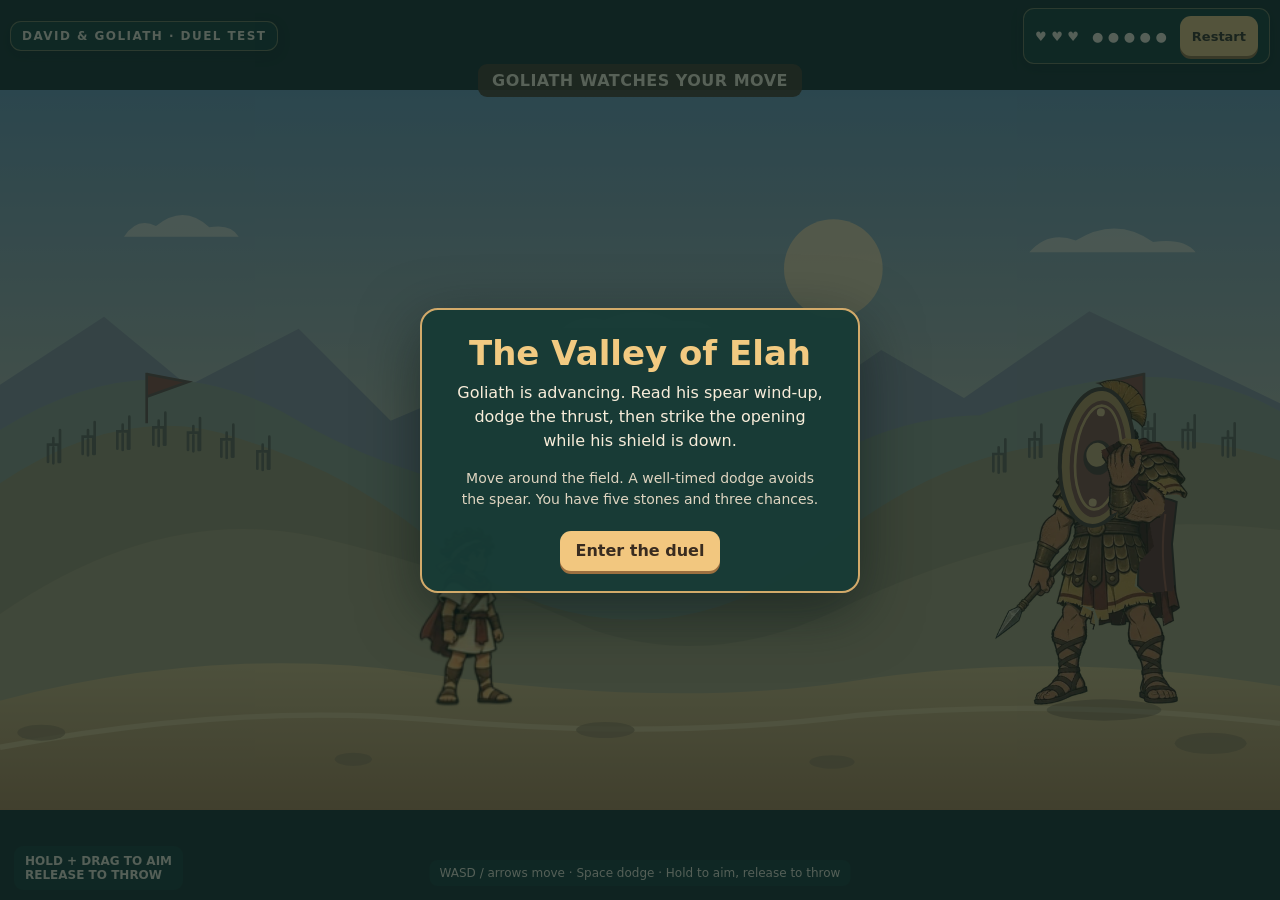
==== duel-prototype.html @ 21d5a6ae "Fix high-DPI iPhone duel framing" ====
<!doctype html>
<html lang="en">
<head>
<meta charset="utf-8">
<meta name="viewport" content="width=device-width,initial-scale=1,viewport-fit=cover,user-scalable=no">
<meta name="theme-color" content="#172b2a">
<title>David & Goliath — The Duel Prototype</title>
<style>
:root{color-scheme:dark;--gold:#f2c77f;--ink:#172b2a;--panel:#173b36ed;--cream:#f8edda}
*{box-sizing:border-box}html,body{margin:0;width:100%;height:100%;overflow:hidden;background:#172b2a;color:var(--cream);font-family:system-ui,-apple-system,sans-serif;touch-action:none;user-select:none;-webkit-user-select:none}
#game{position:fixed;inset:0;display:block;width:100%;height:100%;touch-action:none}
header{position:fixed;z-index:2;top:max(8px,env(safe-area-inset-top));left:max(10px,env(safe-area-inset-left));right:max(10px,env(safe-area-inset-right));display:flex;align-items:center;gap:10px;pointer-events:none}
.brand,.hud{background:#173b36e8;border:1px solid #dfbc7e77;border-radius:11px;padding:7px 11px;box-shadow:0 4px 12px #09171644}
.brand{font-size:12px;letter-spacing:.12em;font-weight:900}.hud{margin-left:auto;display:flex;align-items:center;gap:13px;font-size:13px;font-weight:750}.hud button{pointer-events:auto}
button{font:inherit;font-weight:800;color:#392c20;background:var(--gold);border:0;border-radius:11px;padding:8px 12px;min-height:40px;box-shadow:0 3px 0 #9d7040;touch-action:none}
button:active{transform:translateY(2px);box-shadow:0 1px 0 #9d7040}
#prompt{position:fixed;z-index:2;top:64px;left:50%;transform:translateX(-50%);padding:7px 14px;border-radius:9px;background:#4b3929e8;color:#fff1d7;font-size:clamp(12px,2.1vw,16px);font-weight:900;letter-spacing:.03em;white-space:nowrap;pointer-events:none}
#prompt.open{background:#f0ce86;color:#38281d}#prompt.evade{background:#a94837;color:#fff}
#aimMeter{position:fixed;z-index:2;top:64px;left:12px;width:116px;padding:7px 9px;border-radius:9px;background:#173b36e8;font-size:11px;font-weight:900}
#bar{height:6px;margin-top:5px;background:#ffffff2b;border-radius:9px;overflow:hidden}#fill{height:100%;width:0;background:var(--gold);border-radius:9px}
#overlay{position:fixed;z-index:5;inset:0;display:grid;place-items:center;padding:18px;background:#0c201eb0}
.card{width:min(440px,100%);padding:23px 22px 20px;background:#173b36f5;border:2px solid #d2aa6a;border-radius:18px;box-shadow:0 18px 60px #07161588;text-align:center}
.card h1{margin:0 0 8px;font-size:clamp(24px,5vw,34px);color:#f2ca81}.card p{line-height:1.5;margin:8px auto 15px;max-width:370px}.card .sub{color:#dfd5c1;font-size:14px}.card button{min-width:160px;margin-top:6px}
#bottom{position:fixed;z-index:3;inset:auto 0 max(10px,env(safe-area-inset-bottom));display:flex;justify-content:space-between;align-items:end;padding:0 max(14px,env(safe-area-inset-left)) 0 max(14px,env(safe-area-inset-right));pointer-events:none}
#stick{width:94px;height:94px;border:2px solid #f5ddb477;border-radius:50%;background:#183b35a8;position:relative;pointer-events:auto;touch-action:none;display:none}
#nub{position:absolute;left:50%;top:50%;width:38px;height:38px;border-radius:50%;background:#f2c77fbb;border:2px solid #fff0d9;transform:translate(-50%,-50%)}
#actions{display:flex;gap:10px;align-items:end;pointer-events:auto}#dodge{min-width:86px;min-height:58px;background:#c77951;color:#fff4dc;box-shadow:0 3px 0 #7b4033;display:none}#throwHint{padding:8px 11px;border-radius:9px;background:#173b36c9;font-size:12px;font-weight:800;pointer-events:none}
#note{position:fixed;z-index:2;left:50%;bottom:max(14px,env(safe-area-inset-bottom));transform:translateX(-50%);padding:6px 10px;border-radius:8px;background:#173b36c9;font-size:12px;white-space:nowrap;pointer-events:none}
#rotate{display:none;position:fixed;z-index:8;inset:0;place-items:center;padding:24px;background:#102320f5;text-align:center;font-size:clamp(22px,7vw,32px);font-weight:900;color:#f2ca81}
#rotate span{display:block;margin-top:12px;color:#f8edda;font-size:15px;font-weight:600}
@media (pointer:coarse){#stick,#dodge{display:block}#note{bottom:118px}}
@media (orientation:portrait) and (pointer:coarse){#rotate{display:grid}#prompt{top:62px}#aimMeter{top:104px}header .brand{display:none}.card{padding:18px}}
[hidden]{display:none!important}
</style>
</head>
<body>
<canvas id="game" width="960" height="540" aria-label="David faces Goliath in a playable duel"></canvas>
<header><div class="brand">DAVID &amp; GOLIATH · DUEL TEST</div><div class="hud"><span id="hearts">♥ ♥ ♥</span><span id="stones">● ● ● ● ●</span><button id="restart">Restart</button></div></header>
<div id="prompt">GOLIATH WATCHES YOUR MOVE</div>
<div id="aimMeter" hidden>SLING POWER<div id="bar"><div id="fill"></div></div></div>
<div id="note">WASD / arrows move · Space dodge · Hold to aim, release to throw</div>
<div id="bottom"><div id="stick"><div id="nub"></div></div><div id="actions"><div id="throwHint">HOLD + DRAG TO AIM<br>RELEASE TO THROW</div><button id="dodge">DODGE</button></div></div>
<div id="rotate">Turn your phone sideways<span>This duel is designed for a wide screen.</span></div>
<div id="overlay"><div class="card"><h1 id="title">The Valley of Elah</h1><p id="copy">Goliath is advancing. Read his spear wind-up, dodge the thrust, then strike the opening while his shield is down.</p><p class="sub">Move around the field. A well-timed dodge avoids the spear. You have five stones and three chances.</p><button id="start">Enter the duel</button></div></div>
<script src="assets/david-animation.js?v=4"></script>
<script src="assets/goliath.js?v=2"></script>
<script>
(()=>{
'use strict';
const canvas=document.querySelector('#game'),ctx=canvas.getContext('2d');
const prompt=document.querySelector('#prompt'),overlay=document.querySelector('#overlay'),title=document.querySelector('#title'),copy=document.querySelector('#copy'),startButton=document.querySelector('#start'),restart=document.querySelector('#restart');
const heartsEl=document.querySelector('#hearts'),stonesEl=document.querySelector('#stones'),meter=document.querySelector('#aimMeter'),fill=document.querySelector('#fill'),stick=document.querySelector('#stick'),nub=document.querySelector('#nub'),dodgeButton=document.querySelector('#dodge');
const W=960,H=540,baseGround=462,clamp=(v,a,b)=>Math.max(a,Math.min(b,v)),ease=v=>{v=clamp(v,0,1);return v*v*(3-2*v)};
const bg=new Image();bg.src='assets/valley.svg';
let scale=1,ox=0,oy=0,last=0,now=0,startedAt=0,player={x:355,y:462,vx:0,vy:0,hearts:3,stones:5,invuln:0,dodge:0,dodgeCd:0,aiming:null,shot:null,phase:'guard'},enemy=null,blockedAt=-Infinity,mode='intro',events=[],score={dodges:0,blocked:0,throws:0,started:0},keys={},stickVector={x:0,y:0},stickId=null,gameWon=false;
const coarse=matchMedia('(pointer:coarse)').matches;
function resize(){const dpr=Math.min(devicePixelRatio||1,2),w=innerWidth,h=innerHeight;canvas.width=Math.round(w*dpr);canvas.height=Math.round(h*dpr);scale=Math.min(w/W,h/H);ox=(w-W*scale)/2;oy=(h-H*scale)/2;}
addEventListener('resize',resize);resize();
function point(e){const r=canvas.getBoundingClientRect(),s=Math.min(r.width/W,r.height/H),left=(r.width-W*s)/2,top=(r.height-H*s)/2;return{x:(e.clientX-r.left-left)/s,y:(e.clientY-r.top-top)/s}}
function announce(text,kind=''){prompt.textContent=text;prompt.className=kind}
function newDuel(){mode='play';startedAt=performance.now();last=startedAt;now=startedAt;player={x:355,y:462,vx:0,vy:0,hearts:3,stones:5,invuln:0,dodge:0,dodgeCd:0,aiming:null,shot:null,phase:'guard'};blockedAt=-Infinity;events=[];score={dodges:0,blocked:0,throws:0,started:startedAt};gameWon=false;overlay.hidden=true;davidAnimation.reset();announce('GOLIATH IS WATCHING — STAY READY');syncHud()}
function syncHud(){heartsEl.textContent=Array.from({length:3},(_,i)=>i<player.hearts?'♥':'♡').join(' ');stonesEl.textContent=Array.from({length:5},(_,i)=>i<player.stones?'●':'○').join(' ')}
function showEnd(won){mode=won?'win':'lose';gameWon=won;overlay.hidden=false;title.textContent=won?'Goliath is defeated':'The duel is over';const seconds=Math.max(1,Math.round((performance.now()-score.started)/1000));copy.textContent=won?`A clean hit. You dodged ${score.dodges} spear ${score.dodges===1?'thrust':'thrusts'} and used ${score.throws} of your five stones in ${seconds} seconds.`:`Goliath overwhelmed you. You dodged ${score.dodges} times and had ${player.stones} ${player.stones===1?'stone':'stones'} left. Try changing your timing or position.`;startButton.textContent=won?'Fight again':'Try again';announce(won?'A CLEAN HIT!':'GOLIATH WINS');}
startButton.addEventListener('click',newDuel);restart.addEventListener('click',newDuel);
function moveInput(){let x=(keys.ArrowRight||keys.d?1:0)-(keys.ArrowLeft||keys.a?1:0)+stickVector.x;let y=(keys.ArrowDown||keys.s?1:0)-(keys.ArrowUp||keys.w?1:0)+stickVector.y;const m=Math.hypot(x,y);if(m>1){x/=m;y/=m}return{x,y}}
function dodge(){if(mode!=='play'||player.dodgeCd>0)return;const v=moveInput();const dir=v.x===0?-1:Math.sign(v.x);player.dodge=.46;player.dodgeCd=.78;player.invuln=.54;player.vx=dir*520;player.vy=(v.y||0)*270;score.dodges++;announce('DODGE! KEEP MOVING','evade');}
dodgeButton.addEventListener('pointerdown',e=>{e.preventDefault();dodge();});
addEventListener('keydown',e=>{if(['ArrowUp','ArrowDown','ArrowLeft','ArrowRight',' ','Space'].includes(e.key))e.preventDefault();keys[e.key]=true;if(e.code==='Space'&&!e.repeat)dodge();if(e.key==='r'&&!e.repeat)newDuel();});
addEventListener('keyup',e=>{keys[e.key]=false});
stick.addEventListener('pointerdown',e=>{e.preventDefault();stickId=e.pointerId;stick.setPointerCapture(stickId);updateStick(e)});
stick.addEventListener('pointermove',e=>{if(stickId===e.pointerId)updateStick(e)});
function updateStick(e){const r=stick.getBoundingClientRect(),dx=(e.clientX-r.left-r.width/2)/(r.width/2),dy=(e.clientY-r.top-r.height/2)/(r.height/2),m=Math.max(1,Math.hypot(dx,dy));stickVector={x:dx/m,y:dy/m};nub.style.left=`${50+stickVector.x*34}%`;nub.style.top=`${50+stickVector.y*34}%`;}
function releaseStick(e){if(stickId!==e.pointerId)return;stickId=null;stickVector={x:0,y:0};nub.style.left='50%';nub.style.top='50%'}stick.addEventListener('pointerup',releaseStick);stick.addEventListener('pointercancel',releaseStick);
canvas.addEventListener('pointerdown',e=>{if(mode!=='play'||player.shot||player.aiming||e.button===2)return;const p=point(e);player.aiming={id:e.pointerId,x:p.x,y:p.y,start:performance.now()};canvas.setPointerCapture(e.pointerId);meter.hidden=false;e.preventDefault()});
canvas.addEventListener('pointermove',e=>{if(player.aiming?.id===e.pointerId){const p=point(e);player.aiming.x=p.x;player.aiming.y=p.y}});
canvas.addEventListener('pointerup',e=>{if(player.aiming?.id!==e.pointerId)return;const a=player.aiming,p=point(e),charge=clamp((performance.now()-a.start)/1350,0,1);player.aiming=null;meter.hidden=true;throwStone(p,charge)});
canvas.addEventListener('pointercancel',e=>{if(player.aiming?.id===e.pointerId){player.aiming=null;meter.hidden=true}});
function slingPoint(){return{x:player.x+30,y:player.y-105}}
function throwStone(target,charge){if(player.stones<=0||mode!=='play')return;const origin=slingPoint(),speed=650+charge*290,g=570,dx=target.x-origin.x,dy=target.y-origin.y;let angle=Math.atan2(dy,dx),time=Math.max(.18,dx/(speed*Math.max(.22,Math.cos(angle))));for(let i=0;i<4;i++){angle=Math.atan2(dy-.5*g*time*time,dx);time=Math.max(.18,dx/(speed*Math.max(.22,Math.cos(angle))))}player.shot={x:origin.x,y:origin.y,vx:Math.cos(angle)*speed,vy:Math.sin(angle)*speed,age:0};player.stones--;score.throws++;syncHud();announce(charge>.72?'FULL-POWER THROW':'STONE AWAY');}
function shiftEnemy(enemy,dx){enemy.x+=dx;enemy.brow.x+=dx;enemy.shield.x+=dx;return enemy}
function phase(ms){if(ms<720)return'guard';if(ms<1160)return'tell';if(ms<1610)return'thrust';if(ms<3250)return'open';if(ms<3820)return'recover';return'guard'}
function makeEnemy(t){const cycle=(t-startedAt)%4700,base=goliathDuel.pose(t,startedAt,blockedAt);let dx=0;if(cycle>=1050&&cycle<1700)dx=-80*ease((cycle-1050)/170);else if(cycle>=1700&&cycle<2150)dx=-80*(1-ease((cycle-1700)/450));const e=shiftEnemy(base,dx);e.attack=phase(cycle);e.cycle=cycle;return e}
function update(dt){const v=moveInput();if(player.dodge>0){player.dodge=Math.max(0,player.dodge-dt);player.x+=player.vx*dt;player.y+=player.vy*dt;player.vx*=Math.exp(-dt*4);player.vy*=Math.exp(-dt*5)}else{const follow=1-Math.exp(-dt*12);player.vx+=(v.x*190-player.vx)*follow;player.vy+=(v.y*130-player.vy)*follow;player.x+=player.vx*dt;player.y+=player.vy*dt}player.x=clamp(player.x,190,535);player.y=clamp(player.y,414,478);player.dodgeCd=Math.max(0,player.dodgeCd-dt);player.invuln=Math.max(0,player.invuln-dt);enemy=makeEnemy(now);
 if(enemy.attack!==player.phase){player.phase=enemy.attack;if(enemy.attack==='tell')announce('SPEAR WIND-UP — DODGE WHEN HE THRUSTS');else if(enemy.attack==='thrust')announce('SPEAR THRUST — DODGE NOW','evade');else if(enemy.attack==='open')announce('SHIELD DOWN — AIM FOR HIS FOREHEAD','open');else if(enemy.attack==='recover')announce('GOLIATH IS RAISING HIS SHIELD')}
 const attackNow=enemy.attack==='thrust';if(attackNow&&!events.includes(Math.floor((now-startedAt)/4700))){events.push(Math.floor((now-startedAt)/4700));const spearX=enemy.x-340+70*ease((enemy.cycle-1160)/280),close=Math.abs(player.x-spearX)<145&&Math.abs(player.y-462)<48;if(close){if(player.invuln>0){announce('SPEAR MISSED — GREAT DODGE!','open');player.x=clamp(player.x-70,190,535)}else{player.hearts--;player.invuln=1.05;player.x=clamp(player.x-58,190,535);announce('THE SPEAR CAUGHT YOU','evade');syncHud();if(player.hearts<=0){showEnd(false);return}}}}
 if(player.aiming){fill.style.width=`${Math.round(clamp((now-player.aiming.start)/1350,0,1)*100)}%`}
 if(player.shot){const s=player.shot,prev={x:s.x,y:s.y};s.x+=s.vx*dt;s.y+=s.vy*dt;s.vy+=570*dt;s.age+=dt;const hit=goliathDuel.impact(prev,s,enemy);if(hit){player.shot=null;if(hit.kind==='brow'){showEnd(true);davidAnimation.celebrate(now);announce('A CLEAN HIT!','open')}else if(hit.kind==='shield'){blockedAt=now;score.blocked++;announce('BLOCKED BY THE SHIELD — WAIT FOR THE OPENING');}else announce('ARMOUR DEFLECTED IT — TRY THE FOREHEAD');}else if(s.age>2.3||s.x>1000||s.y>560||s.x<0){player.shot=null;announce('MISS — REPOSITION AND TRY AGAIN')}if(!player.shot&&player.stones===0&&mode==='play')showEnd(false)}
}
function ellipse(x,y,rx,ry,color){ctx.fillStyle=color;ctx.beginPath();ctx.ellipse(x,y,rx,ry,0,0,Math.PI*2);ctx.fill()}
function drawSpear(){if(!enemy||enemy.attack!=='thrust')return;const p=ease((enemy.cycle-1160)/280);const gx=enemy.x-72,gy=baseGround-130;const tipx=enemy.x-380+70*p,tipy=gy+20;ctx.save();ctx.lineCap='round';ctx.strokeStyle='#493a2a';ctx.lineWidth=7;ctx.beginPath();ctx.moveTo(gx,gy);ctx.lineTo(tipx,tipy);ctx.stroke();ctx.strokeStyle='#d7b374';ctx.lineWidth=2;ctx.beginPath();ctx.moveTo(gx,gy-2);ctx.lineTo(tipx,tipy-2);ctx.stroke();ctx.fillStyle='#b7a27b';ctx.beginPath();ctx.moveTo(tipx-15,tipy-7);ctx.lineTo(tipx,tipy);ctx.lineTo(tipx-15,tipy+7);ctx.closePath();ctx.fill();ctx.restore()}
function drawAim(){if(!player.aiming||mode!=='play')return;const o=slingPoint(),a=player.aiming,charge=clamp((now-a.start)/1350,0,1);ctx.save();ctx.strokeStyle='#ffe9bcaa';ctx.lineWidth=2;ctx.setLineDash([5,5]);ctx.beginPath();ctx.moveTo(o.x,o.y);ctx.lineTo(a.x,a.y);ctx.stroke();ctx.setLineDash([]);ctx.strokeStyle='#ffd587';ctx.lineWidth=2;ctx.beginPath();ctx.arc(a.x,a.y,10,0,Math.PI*2);ctx.stroke();ctx.fillStyle='#fff0c8';ctx.beginPath();ctx.arc(a.x,a.y,2.5,0,Math.PI*2);ctx.fill();ctx.restore()}
function drawShot(){const s=player.shot;if(!s)return;ellipse(s.x,s.y,6,6,'#39352f');ellipse(s.x-2,s.y-2,2,2,'#e4d2ae')}
function drawDavid(){const offset=player.x-101,walk=Math.min(1,Math.hypot(player.vx,player.vy)/190),bob=Math.sin(now/72)*walk*3.5,vertical=player.y-baseGround-bob;ctx.save();ctx.translate(offset,vertical);ctx.translate(101,baseGround);ctx.rotate(clamp(player.vx/190,-1,1)*.035);ctx.translate(-101,-baseGround);if(player.invuln>0&&Math.floor(now/75)%2===0)ctx.globalAlpha=.42;const dragging=player.aiming?{a:slingPoint(),b:{x:player.aiming.x,y:player.aiming.y}}:null;davidAnimation.draw(ctx,now,dragging);ctx.restore();if(player.dodge>0){ctx.save();ctx.globalAlpha=.35;ctx.strokeStyle='#ffe4a8';ctx.lineWidth=3;ctx.beginPath();ctx.ellipse(player.x-20,player.y-2,24,8,0,0,Math.PI*2);ctx.stroke();ctx.restore()}}
function draw(){const dpr=canvas.width/innerWidth;ctx.setTransform(dpr*scale,0,0,dpr*scale,dpr*ox,dpr*oy);ctx.clearRect(-ox/scale,-oy/scale,innerWidth/scale,innerHeight/scale);if(bg.complete&&bg.naturalWidth)ctx.drawImage(bg,0,0,W,H);else{ctx.fillStyle='#8ba8a2';ctx.fillRect(0,0,W,H)}if(enemy){drawSpear();const fall=mode==='win'?1:0;goliathDuel.draw(ctx,enemy,fall,now)}drawDavid();drawAim();drawShot();if(player.invuln>0&&mode==='play'){ctx.save();ctx.globalAlpha=.17;ctx.fillStyle='#fff0c0';ctx.beginPath();ctx.arc(player.x,player.y-75,58,0,Math.PI*2);ctx.fill();ctx.restore()}}
function frame(t){now=t;if(!last)last=t;const dt=Math.min(.04,(t-last)/1000);last=t;if(mode==='play')update(dt);else if(enemy&&mode!=='intro')enemy=makeEnemy(t);else if(mode==='intro')enemy=goliathDuel.pose(t,t);draw();requestAnimationFrame(frame)}
requestAnimationFrame(frame);
})();
</script>
</body>
</html>
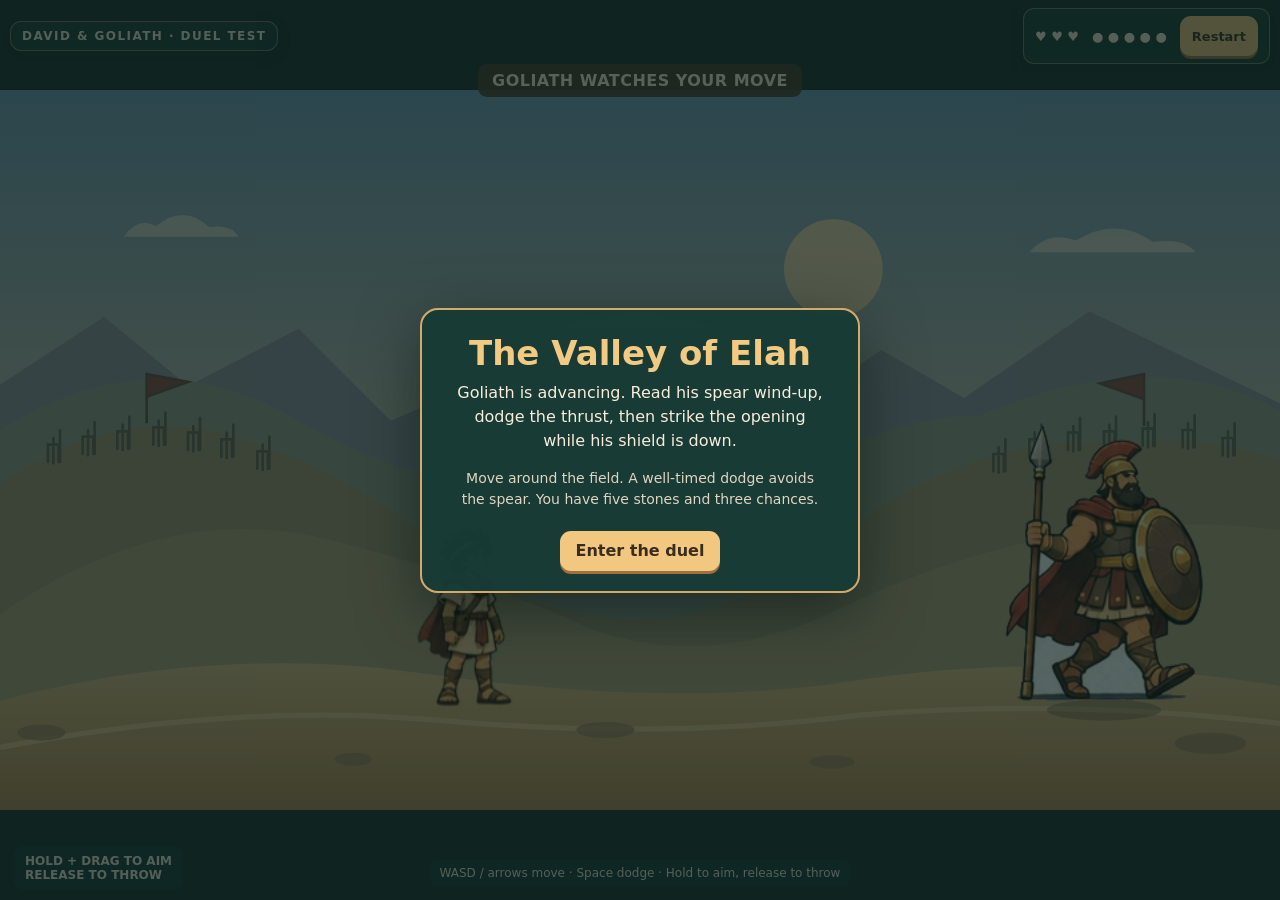
==== commit e8d1e1bb: "Integrate shielded Goliath animation sprites" ====
--- a/duel-prototype.html
+++ b/duel-prototype.html
@@ -43,7 +43,7 @@
 <div id="rotate">Turn your phone sideways<span>This duel is designed for a wide screen.</span></div>
 <div id="overlay"><div class="card"><h1 id="title">The Valley of Elah</h1><p id="copy">Goliath is advancing. Read his spear wind-up, dodge the thrust, then strike the opening while his shield is down.</p><p class="sub">Move around the field. A well-timed dodge avoids the spear. You have five stones and three chances.</p><button id="start">Enter the duel</button></div></div>
 <script src="assets/david-animation.js?v=4"></script>
-<script src="assets/goliath.js?v=2"></script>
+<script src="assets/goliath.js?v=8"></script>
 <script>
 (()=>{
 'use strict';
@@ -60,7 +60,7 @@
 function announce(text,kind=''){prompt.textContent=text;prompt.className=kind}
 function newDuel(){mode='play';startedAt=performance.now();last=startedAt;now=startedAt;player={x:355,y:462,vx:0,vy:0,hearts:3,stones:5,invuln:0,dodge:0,dodgeCd:0,aiming:null,shot:null,phase:'guard'};blockedAt=-Infinity;events=[];score={dodges:0,blocked:0,throws:0,started:startedAt};gameWon=false;overlay.hidden=true;davidAnimation.reset();announce('GOLIATH IS WATCHING — STAY READY');syncHud()}
 function syncHud(){heartsEl.textContent=Array.from({length:3},(_,i)=>i<player.hearts?'♥':'♡').join(' ');stonesEl.textContent=Array.from({length:5},(_,i)=>i<player.stones?'●':'○').join(' ')}
-function showEnd(won){mode=won?'win':'lose';gameWon=won;overlay.hidden=false;title.textContent=won?'Goliath is defeated':'The duel is over';const seconds=Math.max(1,Math.round((performance.now()-score.started)/1000));copy.textContent=won?`A clean hit. You dodged ${score.dodges} spear ${score.dodges===1?'thrust':'thrusts'} and used ${score.throws} of your five stones in ${seconds} seconds.`:`Goliath overwhelmed you. You dodged ${score.dodges} times and had ${player.stones} ${player.stones===1?'stone':'stones'} left. Try changing your timing or position.`;startButton.textContent=won?'Fight again':'Try again';announce(won?'A CLEAN HIT!':'GOLIATH WINS');}
+function showEnd(won){mode=won?'win':'lose';endAt=performance.now();gameWon=won;overlay.hidden=false;title.textContent=won?'Goliath is defeated':'The duel is over';const seconds=Math.max(1,Math.round((performance.now()-score.started)/1000));copy.textContent=won?`A clean hit. You dodged ${score.dodges} spear ${score.dodges===1?'thrust':'thrusts'} and used ${score.throws} of your five stones in ${seconds} seconds.`:`Goliath overwhelmed you. You dodged ${score.dodges} times and had ${player.stones} ${player.stones===1?'stone':'stones'} left. Try changing your timing or position.`;startButton.textContent=won?'Fight again':'Try again';announce(won?'A CLEAN HIT!':'GOLIATH WINS');}
 startButton.addEventListener('click',newDuel);restart.addEventListener('click',newDuel);
 function moveInput(){let x=(keys.ArrowRight||keys.d?1:0)-(keys.ArrowLeft||keys.a?1:0)+stickVector.x;let y=(keys.ArrowDown||keys.s?1:0)-(keys.ArrowUp||keys.w?1:0)+stickVector.y;const m=Math.hypot(x,y);if(m>1){x/=m;y/=m}return{x,y}}
 function dodge(){if(mode!=='play'||player.dodgeCd>0)return;const v=moveInput();const dir=v.x===0?-1:Math.sign(v.x);player.dodge=.46;player.dodgeCd=.78;player.invuln=.54;player.vx=dir*520;player.vy=(v.y||0)*270;score.dodges++;announce('DODGE! KEEP MOVING','evade');}
@@ -79,7 +79,7 @@
 function throwStone(target,charge){if(player.stones<=0||mode!=='play')return;const origin=slingPoint(),speed=650+charge*290,g=570,dx=target.x-origin.x,dy=target.y-origin.y;let angle=Math.atan2(dy,dx),time=Math.max(.18,dx/(speed*Math.max(.22,Math.cos(angle))));for(let i=0;i<4;i++){angle=Math.atan2(dy-.5*g*time*time,dx);time=Math.max(.18,dx/(speed*Math.max(.22,Math.cos(angle))))}player.shot={x:origin.x,y:origin.y,vx:Math.cos(angle)*speed,vy:Math.sin(angle)*speed,age:0};player.stones--;score.throws++;syncHud();announce(charge>.72?'FULL-POWER THROW':'STONE AWAY');}
 function shiftEnemy(enemy,dx){enemy.x+=dx;enemy.brow.x+=dx;enemy.shield.x+=dx;return enemy}
 function phase(ms){if(ms<720)return'guard';if(ms<1160)return'tell';if(ms<1610)return'thrust';if(ms<3250)return'open';if(ms<3820)return'recover';return'guard'}
-function makeEnemy(t){const cycle=(t-startedAt)%4700,base=goliathDuel.pose(t,startedAt,blockedAt);let dx=0;if(cycle>=1050&&cycle<1700)dx=-80*ease((cycle-1050)/170);else if(cycle>=1700&&cycle<2150)dx=-80*(1-ease((cycle-1700)/450));const e=shiftEnemy(base,dx);e.attack=phase(cycle);e.cycle=cycle;return e}
+function makeEnemy(t){const cycle=(t-startedAt)%4700,base=goliathDuel.pose(t,startedAt,blockedAt);let dx=0;if(cycle>=1050&&cycle<1700)dx=-80*ease((cycle-1050)/170);else if(cycle>=1700&&cycle<2150)dx=-80*(1-ease((cycle-1700)/450));const e=shiftEnemy(base,dx);e.attack=phase(cycle);e.cycle=cycle;e.animation=e.attack==='thrust'?'thrust':e.attack==='tell'?'shield':e.attack==='open'?'shield':e.animation;return e}
 function update(dt){const v=moveInput();if(player.dodge>0){player.dodge=Math.max(0,player.dodge-dt);player.x+=player.vx*dt;player.y+=player.vy*dt;player.vx*=Math.exp(-dt*4);player.vy*=Math.exp(-dt*5)}else{const follow=1-Math.exp(-dt*12);player.vx+=(v.x*190-player.vx)*follow;player.vy+=(v.y*130-player.vy)*follow;player.x+=player.vx*dt;player.y+=player.vy*dt}player.x=clamp(player.x,190,535);player.y=clamp(player.y,414,478);player.dodgeCd=Math.max(0,player.dodgeCd-dt);player.invuln=Math.max(0,player.invuln-dt);enemy=makeEnemy(now);
  if(enemy.attack!==player.phase){player.phase=enemy.attack;if(enemy.attack==='tell')announce('SPEAR WIND-UP — DODGE WHEN HE THRUSTS');else if(enemy.attack==='thrust')announce('SPEAR THRUST — DODGE NOW','evade');else if(enemy.attack==='open')announce('SHIELD DOWN — AIM FOR HIS FOREHEAD','open');else if(enemy.attack==='recover')announce('GOLIATH IS RAISING HIS SHIELD')}
  const attackNow=enemy.attack==='thrust';if(attackNow&&!events.includes(Math.floor((now-startedAt)/4700))){events.push(Math.floor((now-startedAt)/4700));const spearX=enemy.x-340+70*ease((enemy.cycle-1160)/280),close=Math.abs(player.x-spearX)<145&&Math.abs(player.y-462)<48;if(close){if(player.invuln>0){announce('SPEAR MISSED — GREAT DODGE!','open');player.x=clamp(player.x-70,190,535)}else{player.hearts--;player.invuln=1.05;player.x=clamp(player.x-58,190,535);announce('THE SPEAR CAUGHT YOU','evade');syncHud();if(player.hearts<=0){showEnd(false);return}}}}
@@ -91,7 +91,7 @@
 function drawAim(){if(!player.aiming||mode!=='play')return;const o=slingPoint(),a=player.aiming,charge=clamp((now-a.start)/1350,0,1);ctx.save();ctx.strokeStyle='#ffe9bcaa';ctx.lineWidth=2;ctx.setLineDash([5,5]);ctx.beginPath();ctx.moveTo(o.x,o.y);ctx.lineTo(a.x,a.y);ctx.stroke();ctx.setLineDash([]);ctx.strokeStyle='#ffd587';ctx.lineWidth=2;ctx.beginPath();ctx.arc(a.x,a.y,10,0,Math.PI*2);ctx.stroke();ctx.fillStyle='#fff0c8';ctx.beginPath();ctx.arc(a.x,a.y,2.5,0,Math.PI*2);ctx.fill();ctx.restore()}
 function drawShot(){const s=player.shot;if(!s)return;ellipse(s.x,s.y,6,6,'#39352f');ellipse(s.x-2,s.y-2,2,2,'#e4d2ae')}
 function drawDavid(){const offset=player.x-101,walk=Math.min(1,Math.hypot(player.vx,player.vy)/190),bob=Math.sin(now/72)*walk*3.5,vertical=player.y-baseGround-bob;ctx.save();ctx.translate(offset,vertical);ctx.translate(101,baseGround);ctx.rotate(clamp(player.vx/190,-1,1)*.035);ctx.translate(-101,-baseGround);if(player.invuln>0&&Math.floor(now/75)%2===0)ctx.globalAlpha=.42;const dragging=player.aiming?{a:slingPoint(),b:{x:player.aiming.x,y:player.aiming.y}}:null;davidAnimation.draw(ctx,now,dragging);ctx.restore();if(player.dodge>0){ctx.save();ctx.globalAlpha=.35;ctx.strokeStyle='#ffe4a8';ctx.lineWidth=3;ctx.beginPath();ctx.ellipse(player.x-20,player.y-2,24,8,0,0,Math.PI*2);ctx.stroke();ctx.restore()}}
-function draw(){const dpr=canvas.width/innerWidth;ctx.setTransform(dpr*scale,0,0,dpr*scale,dpr*ox,dpr*oy);ctx.clearRect(-ox/scale,-oy/scale,innerWidth/scale,innerHeight/scale);if(bg.complete&&bg.naturalWidth)ctx.drawImage(bg,0,0,W,H);else{ctx.fillStyle='#8ba8a2';ctx.fillRect(0,0,W,H)}if(enemy){drawSpear();const fall=mode==='win'?1:0;goliathDuel.draw(ctx,enemy,fall,now)}drawDavid();drawAim();drawShot();if(player.invuln>0&&mode==='play'){ctx.save();ctx.globalAlpha=.17;ctx.fillStyle='#fff0c0';ctx.beginPath();ctx.arc(player.x,player.y-75,58,0,Math.PI*2);ctx.fill();ctx.restore()}}
+function draw(){const dpr=canvas.width/innerWidth;ctx.setTransform(dpr*scale,0,0,dpr*scale,dpr*ox,dpr*oy);ctx.clearRect(-ox/scale,-oy/scale,innerWidth/scale,innerHeight/scale);if(bg.complete&&bg.naturalWidth)ctx.drawImage(bg,0,0,W,H);else{ctx.fillStyle='#8ba8a2';ctx.fillRect(0,0,W,H)}if(enemy){const fall=mode==='win'?clamp((now-endAt)/850):0;if(mode==='lose')enemy.animation='victory';goliathDuel.draw(ctx,enemy,fall,now)}drawDavid();drawAim();drawShot();if(player.invuln>0&&mode==='play'){ctx.save();ctx.globalAlpha=.17;ctx.fillStyle='#fff0c0';ctx.beginPath();ctx.arc(player.x,player.y-75,58,0,Math.PI*2);ctx.fill();ctx.restore()}}
 function frame(t){now=t;if(!last)last=t;const dt=Math.min(.04,(t-last)/1000);last=t;if(mode==='play')update(dt);else if(enemy&&mode!=='intro')enemy=makeEnemy(t);else if(mode==='intro')enemy=goliathDuel.pose(t,t);draw();requestAnimationFrame(frame)}
 requestAnimationFrame(frame);
 })();
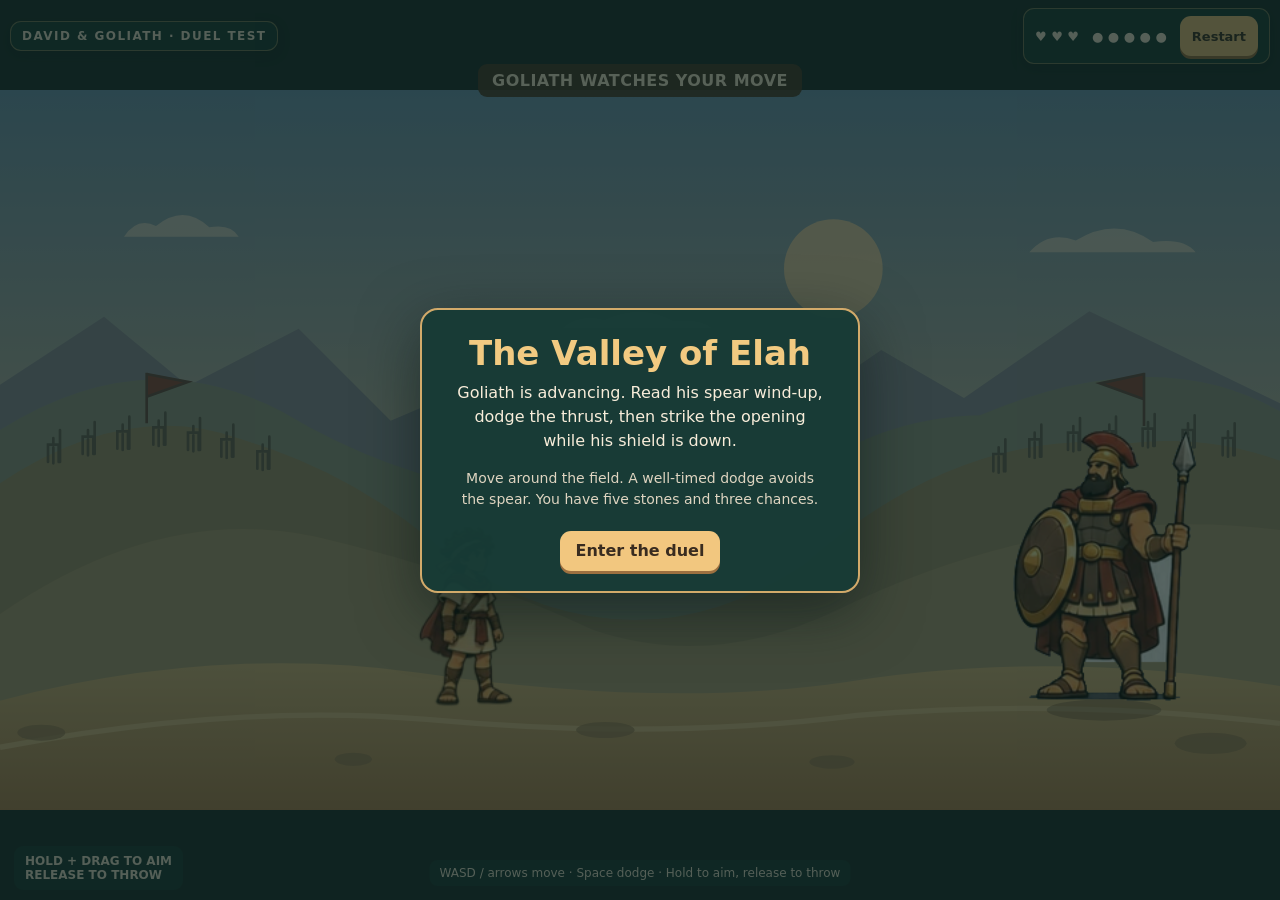
==== commit 810fb35b: "Bust cache for corrected Goliath sprites" ====
--- a/duel-prototype.html
+++ b/duel-prototype.html
@@ -43,7 +43,7 @@
 <div id="rotate">Turn your phone sideways<span>This duel is designed for a wide screen.</span></div>
 <div id="overlay"><div class="card"><h1 id="title">The Valley of Elah</h1><p id="copy">Goliath is advancing. Read his spear wind-up, dodge the thrust, then strike the opening while his shield is down.</p><p class="sub">Move around the field. A well-timed dodge avoids the spear. You have five stones and three chances.</p><button id="start">Enter the duel</button></div></div>
 <script src="assets/david-animation.js?v=4"></script>
-<script src="assets/goliath.js?v=8"></script>
+<script src="assets/goliath.js?v=9"></script>
 <script>
 (()=>{
 'use strict';
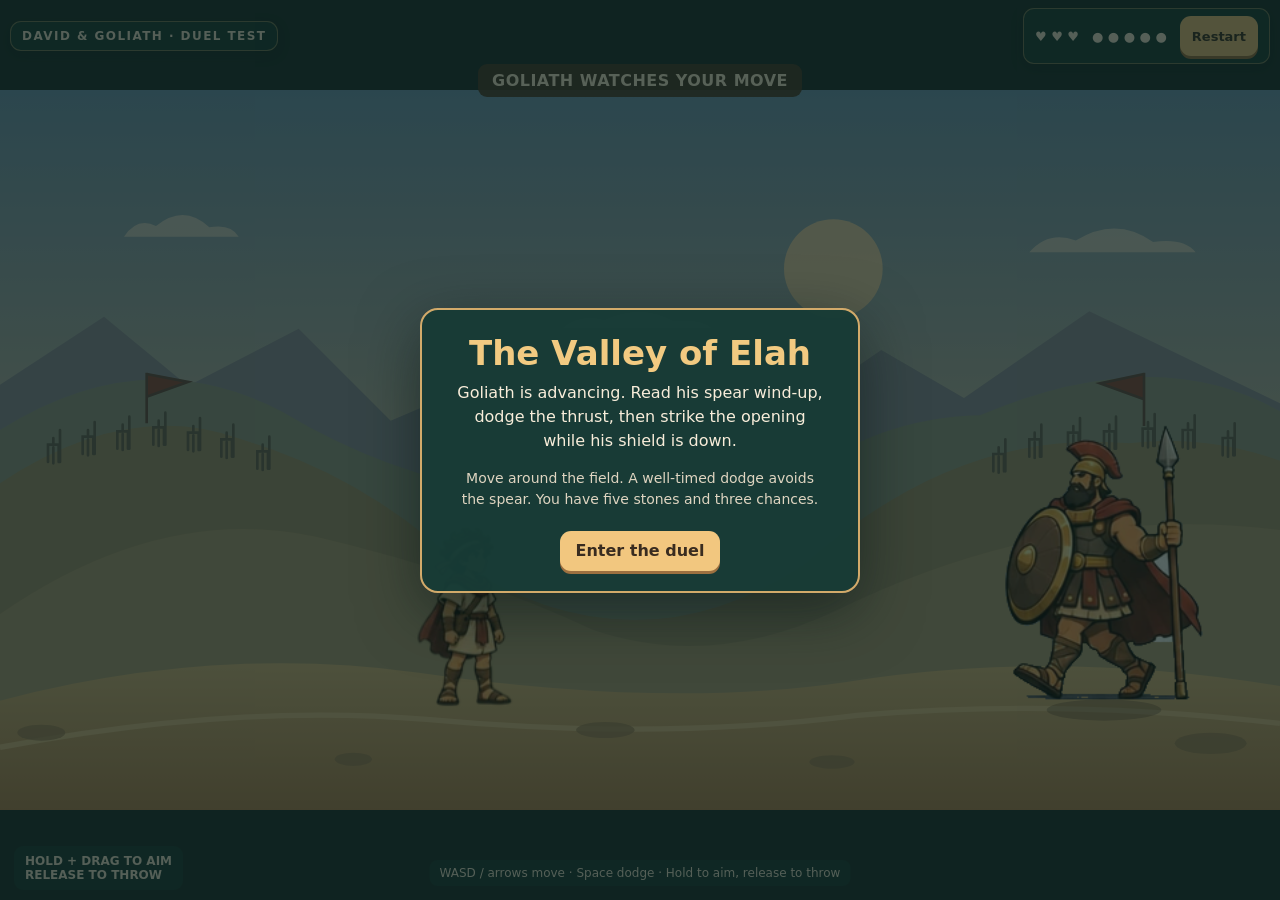
==== commit 831fd197: "Fix Goliath facing and transparent sprite edges" ====
--- a/duel-prototype.html
+++ b/duel-prototype.html
@@ -43,7 +43,7 @@
 <div id="rotate">Turn your phone sideways<span>This duel is designed for a wide screen.</span></div>
 <div id="overlay"><div class="card"><h1 id="title">The Valley of Elah</h1><p id="copy">Goliath is advancing. Read his spear wind-up, dodge the thrust, then strike the opening while his shield is down.</p><p class="sub">Move around the field. A well-timed dodge avoids the spear. You have five stones and three chances.</p><button id="start">Enter the duel</button></div></div>
 <script src="assets/david-animation.js?v=4"></script>
-<script src="assets/goliath.js?v=9"></script>
+<script src="assets/goliath.js?v=10"></script>
 <script>
 (()=>{
 'use strict';
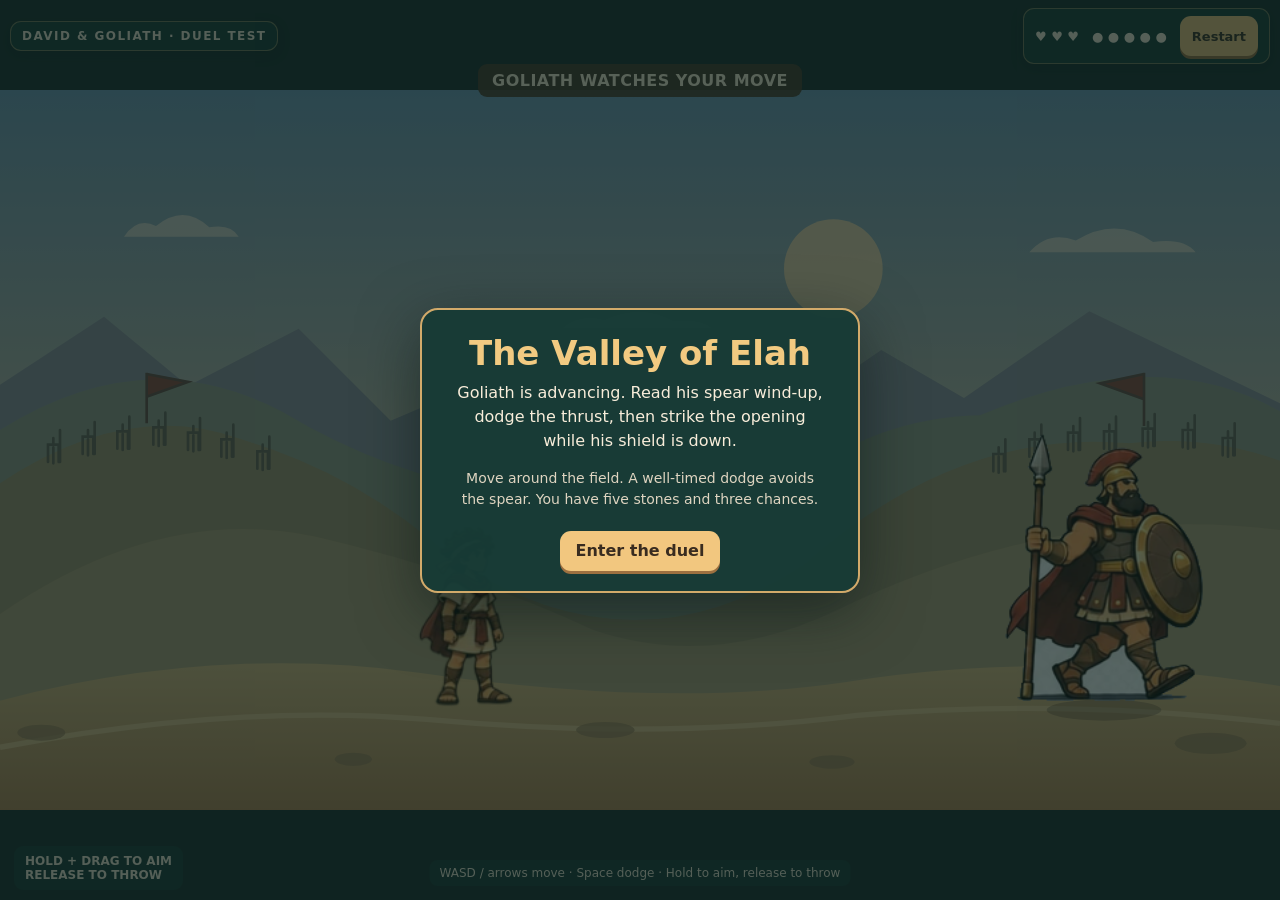
==== commit 485493f5: "Slow Goliath into deliberate planted steps" ====
--- a/duel-prototype.html
+++ b/duel-prototype.html
@@ -43,7 +43,7 @@
 <div id="rotate">Turn your phone sideways<span>This duel is designed for a wide screen.</span></div>
 <div id="overlay"><div class="card"><h1 id="title">The Valley of Elah</h1><p id="copy">Goliath is advancing. Read his spear wind-up, dodge the thrust, then strike the opening while his shield is down.</p><p class="sub">Move around the field. A well-timed dodge avoids the spear. You have five stones and three chances.</p><button id="start">Enter the duel</button></div></div>
 <script src="assets/david-animation.js?v=4"></script>
-<script src="assets/goliath.js?v=10"></script>
+<script src="assets/goliath.js?v=11"></script>
 <script>
 (()=>{
 'use strict';
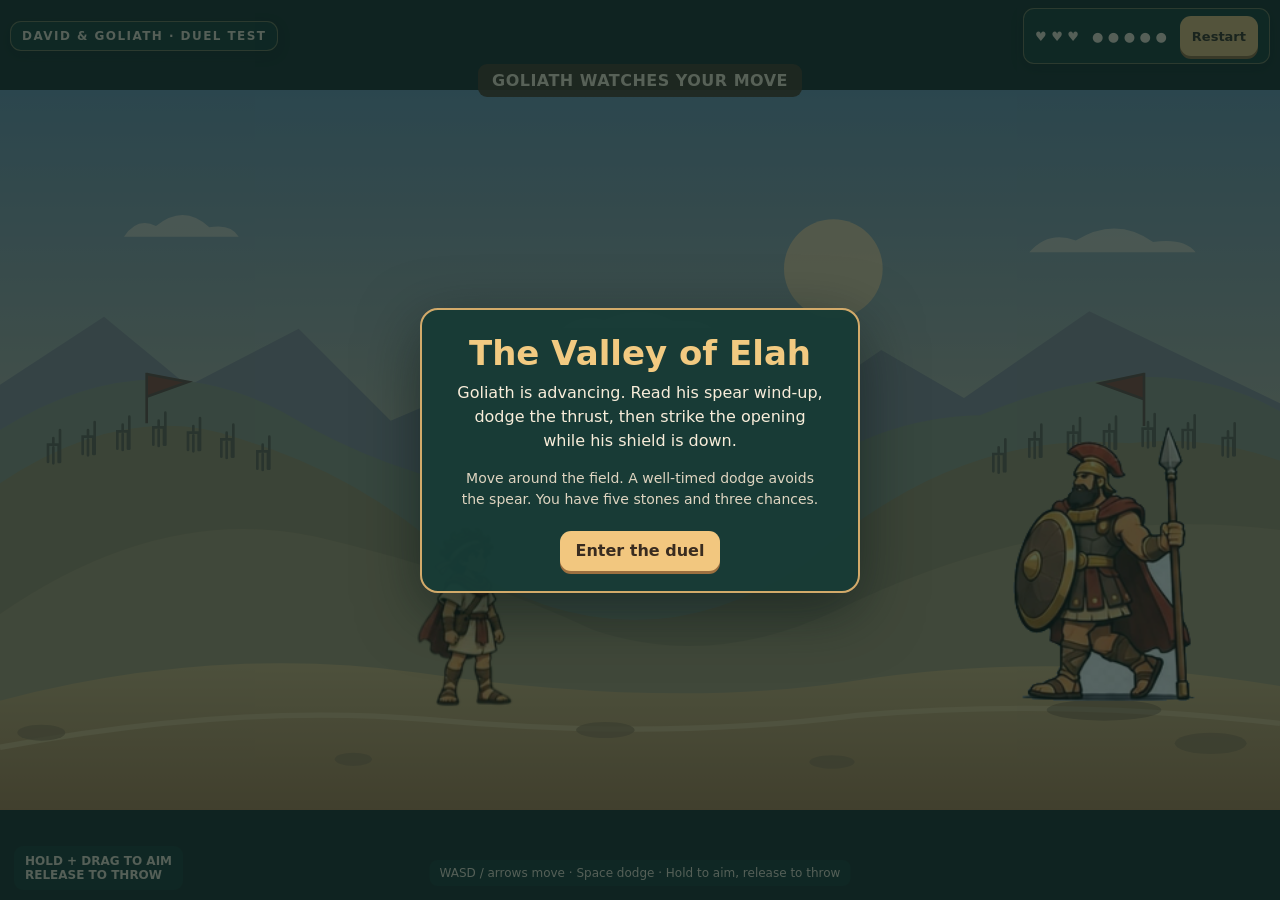
==== commit e86af150: "Face Goliath toward David and open all levels" ====
--- a/duel-prototype.html
+++ b/duel-prototype.html
@@ -43,7 +43,7 @@
 <div id="rotate">Turn your phone sideways<span>This duel is designed for a wide screen.</span></div>
 <div id="overlay"><div class="card"><h1 id="title">The Valley of Elah</h1><p id="copy">Goliath is advancing. Read his spear wind-up, dodge the thrust, then strike the opening while his shield is down.</p><p class="sub">Move around the field. A well-timed dodge avoids the spear. You have five stones and three chances.</p><button id="start">Enter the duel</button></div></div>
 <script src="assets/david-animation.js?v=4"></script>
-<script src="assets/goliath.js?v=11"></script>
+<script src="assets/goliath.js?v=12"></script>
 <script>
 (()=>{
 'use strict';
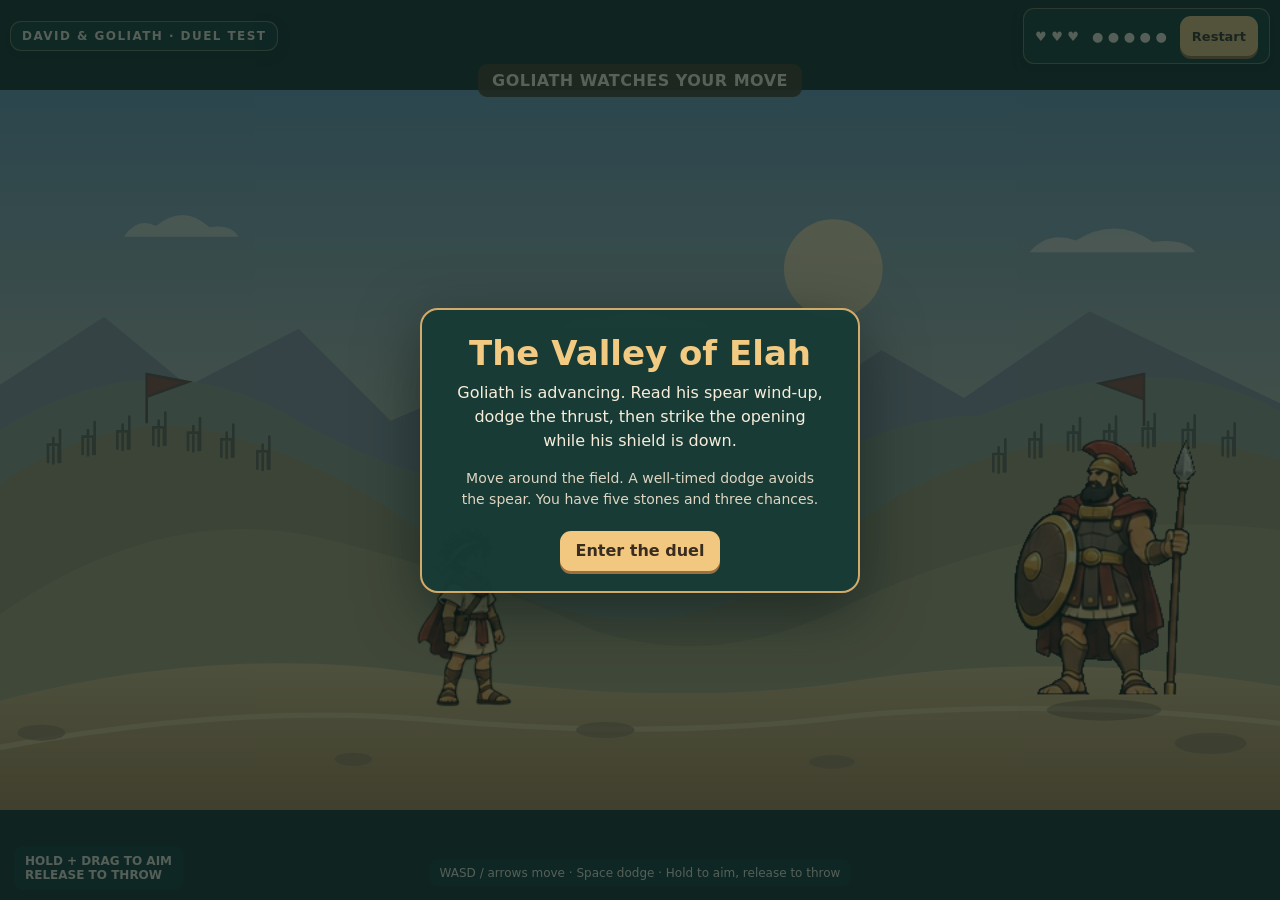
==== commit 361539d2: "Fix Goliath sprite transparency and animation timing" ====
--- a/duel-prototype.html
+++ b/duel-prototype.html
@@ -43,7 +43,7 @@
 <div id="rotate">Turn your phone sideways<span>This duel is designed for a wide screen.</span></div>
 <div id="overlay"><div class="card"><h1 id="title">The Valley of Elah</h1><p id="copy">Goliath is advancing. Read his spear wind-up, dodge the thrust, then strike the opening while his shield is down.</p><p class="sub">Move around the field. A well-timed dodge avoids the spear. You have five stones and three chances.</p><button id="start">Enter the duel</button></div></div>
 <script src="assets/david-animation.js?v=4"></script>
-<script src="assets/goliath.js?v=12"></script>
+<script src="assets/goliath.js?v=14"></script>
 <script>
 (()=>{
 'use strict';
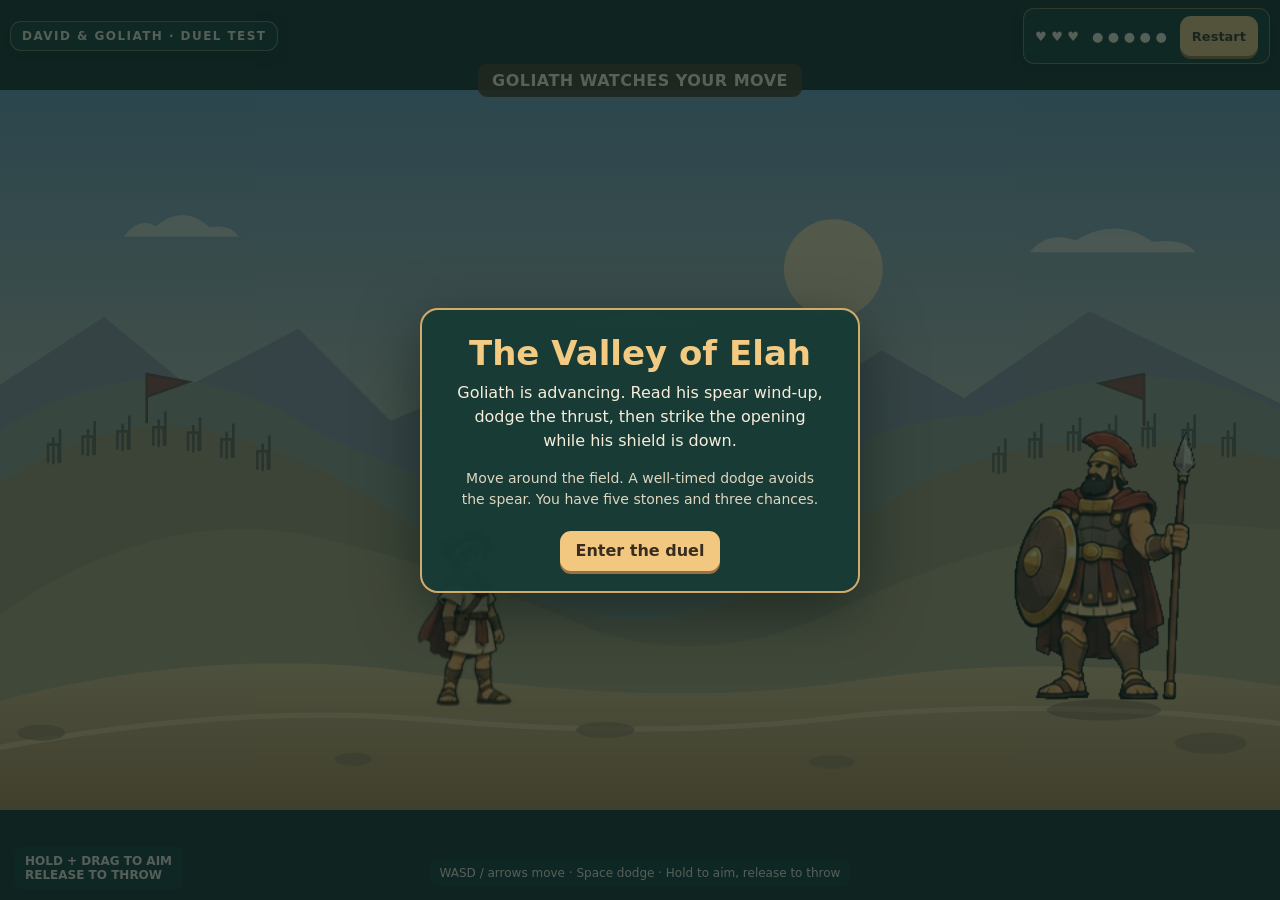
==== commit 176a69ff: "Clean Goliath walk frames and align duel timing" ====
--- a/duel-prototype.html
+++ b/duel-prototype.html
@@ -43,7 +43,7 @@
 <div id="rotate">Turn your phone sideways<span>This duel is designed for a wide screen.</span></div>
 <div id="overlay"><div class="card"><h1 id="title">The Valley of Elah</h1><p id="copy">Goliath is advancing. Read his spear wind-up, dodge the thrust, then strike the opening while his shield is down.</p><p class="sub">Move around the field. A well-timed dodge avoids the spear. You have five stones and three chances.</p><button id="start">Enter the duel</button></div></div>
 <script src="assets/david-animation.js?v=4"></script>
-<script src="assets/goliath.js?v=14"></script>
+<script src="assets/goliath.js?v=19"></script>
 <script>
 (()=>{
 'use strict';
